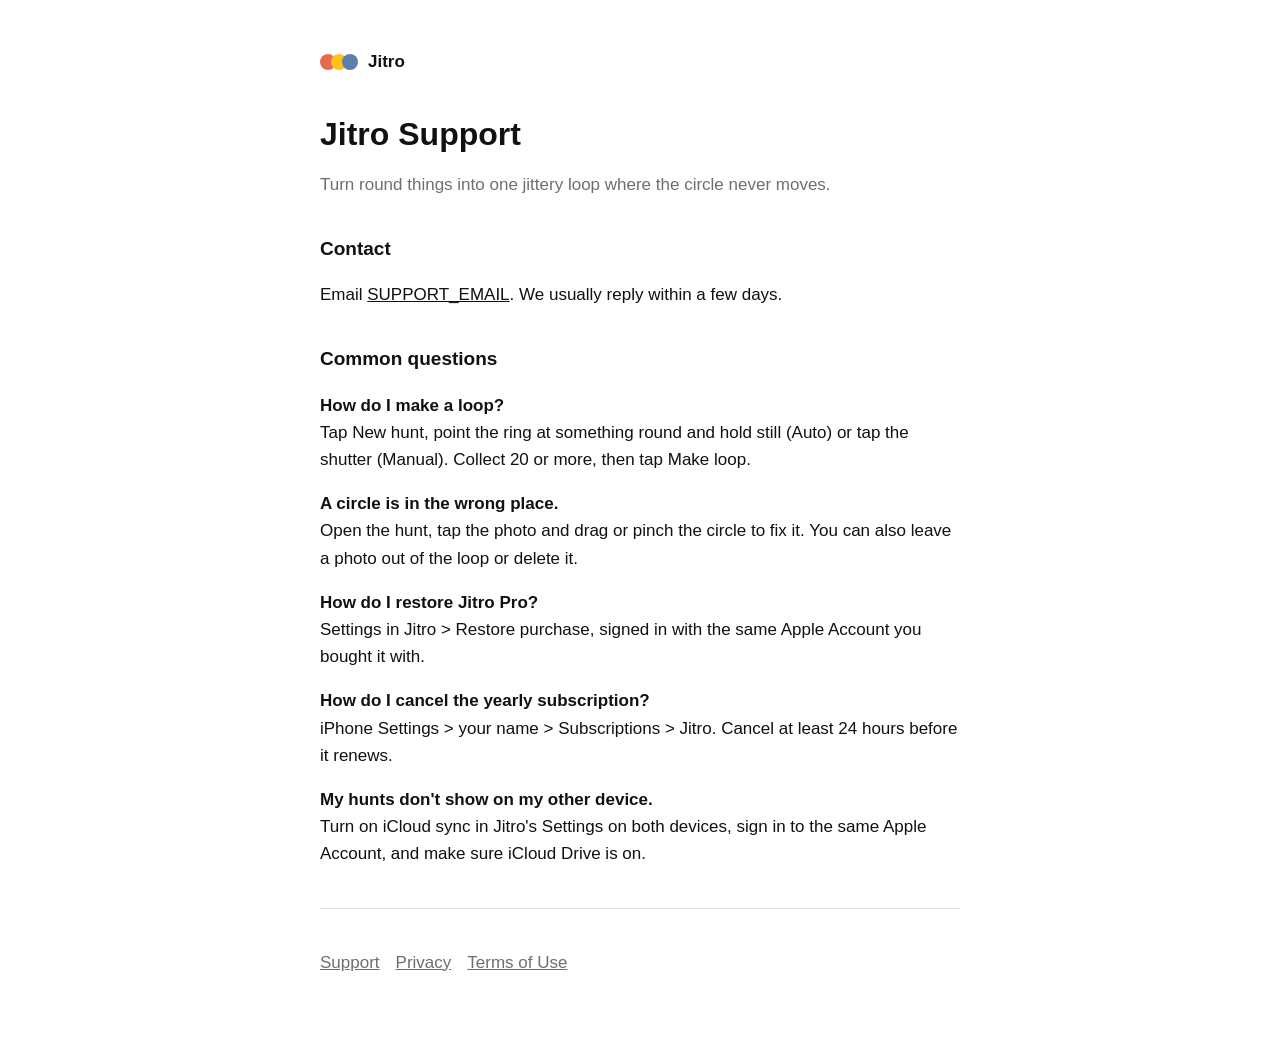
==== index.html @ a642d080 "Add files via upload" ====
<!doctype html>
<html lang="en">
<head>
<meta charset="utf-8">
<meta name="viewport" content="width=device-width, initial-scale=1">
<title>Jitro Support</title>
<link rel="stylesheet" href="style.css">
</head>
<body>
<main>
<header><span class="logo"><i style="background:#E66A4E"></i><i style="background:#FFC21A"></i><i style="background:#5D7FA8"></i></span><strong>Jitro</strong></header>
<h1>Jitro Support</h1>
<p class="muted">Turn round things into one jittery loop where the circle never moves.</p>

<h2>Contact</h2>
<p>Email <a href="mailto:SUPPORT_EMAIL">SUPPORT_EMAIL</a>. We usually reply within a few days.</p>

<h2>Common questions</h2>
<p><strong>How do I make a loop?</strong><br>Tap New hunt, point the ring at something round and hold still (Auto) or tap the shutter (Manual). Collect 20 or more, then tap Make loop.</p>
<p><strong>A circle is in the wrong place.</strong><br>Open the hunt, tap the photo and drag or pinch the circle to fix it. You can also leave a photo out of the loop or delete it.</p>
<p><strong>How do I restore Jitro Pro?</strong><br>Settings in Jitro &gt; Restore purchase, signed in with the same Apple Account you bought it with.</p>
<p><strong>How do I cancel the yearly subscription?</strong><br>iPhone Settings &gt; your name &gt; Subscriptions &gt; Jitro. Cancel at least 24 hours before it renews.</p>
<p><strong>My hunts don't show on my other device.</strong><br>Turn on iCloud sync in Jitro's Settings on both devices, sign in to the same Apple Account, and make sure iCloud Drive is on.</p>

<hr>
<nav><a href="index.html">Support</a><a href="privacy.html">Privacy</a><a href="https://www.apple.com/legal/internet-services/itunes/dev/stdeula/">Terms of Use</a></nav>
</main>
</body>
</html>
---- style.css ----
:root { --bg: #ffffff; --text: #111111; --muted: #6e6e6e; --line: #dedede; }
@media (prefers-color-scheme: dark) { :root { --bg: #0a0a0a; --text: #ededed; --muted: #8a8a8a; --line: #2a2a2a; } }
* { box-sizing: border-box; }
body { margin: 0; background: var(--bg); color: var(--text);
       font: 17px/1.6 -apple-system, BlinkMacSystemFont, "SF Pro Text", "Helvetica Neue", sans-serif; }
main { max-width: 680px; margin: 0 auto; padding: 48px 20px 80px; }
header { display: flex; align-items: center; gap: 10px; margin-bottom: 40px; }
.logo { display: inline-flex; } .logo i { width: 16px; height: 16px; border-radius: 50%; display: inline-block; }
.logo i + i { margin-left: -5px; }
h1 { font-size: 32px; line-height: 1.2; margin: 0 0 8px; font-weight: 600; }
h2 { font-size: 19px; margin: 36px 0 8px; font-weight: 600; }
p, li { color: var(--text); } .muted { color: var(--muted); }
a { color: var(--text); }
hr { border: 0; border-top: 0.5px solid var(--line); margin: 40px 0; }
nav a { margin-right: 16px; color: var(--muted); }
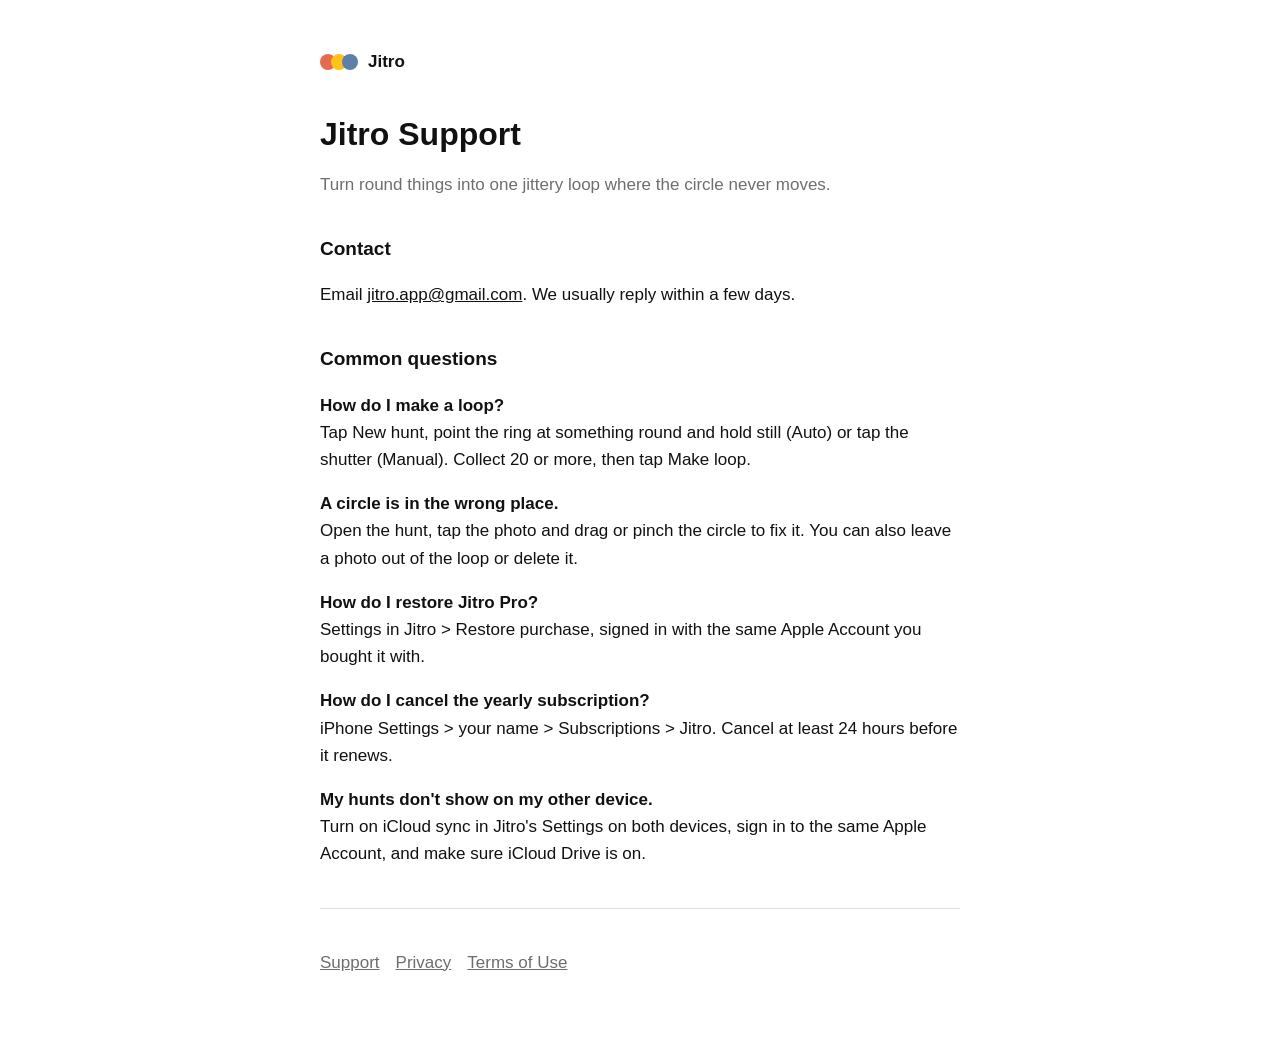
==== commit 577575e4: "Add files via upload" ====
--- a/index.html
+++ b/index.html
@@ -13,7 +13,7 @@
 <p class="muted">Turn round things into one jittery loop where the circle never moves.</p>
 
 <h2>Contact</h2>
-<p>Email <a href="mailto:SUPPORT_EMAIL">SUPPORT_EMAIL</a>. We usually reply within a few days.</p>
+<p>Email <a href="mailto:jitro.app@gmail.com">jitro.app@gmail.com</a>. We usually reply within a few days.</p>
 
 <h2>Common questions</h2>
 <p><strong>How do I make a loop?</strong><br>Tap New hunt, point the ring at something round and hold still (Auto) or tap the shutter (Manual). Collect 20 or more, then tap Make loop.</p>
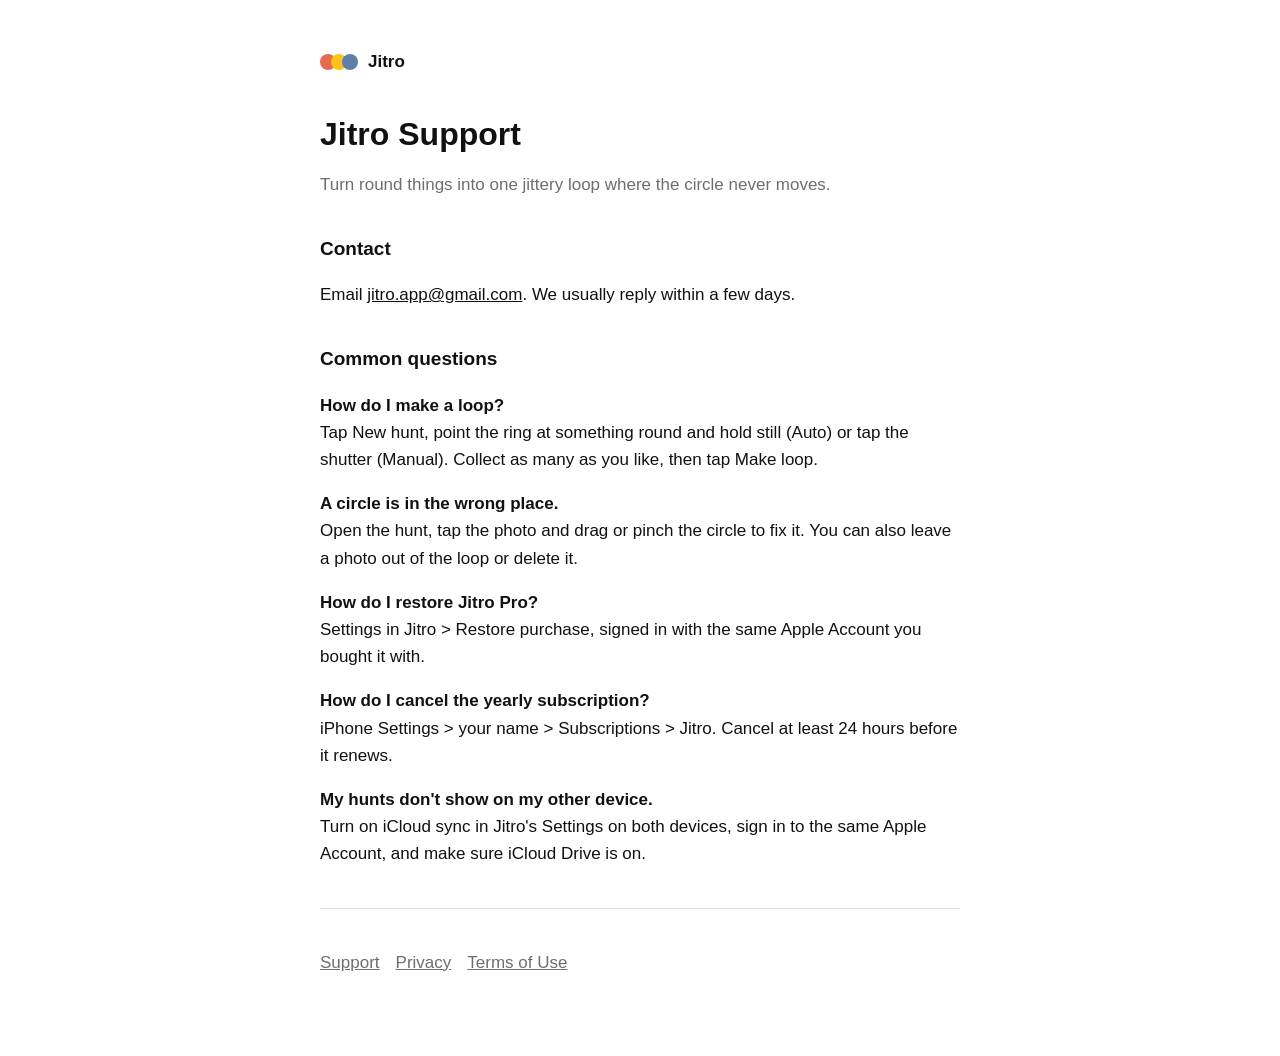
==== commit aa632b6a: "Support page: no 20-photo minimum Co-Authored-By: Claude Opus 5.5 <noreply@anthropic.com>" ====
--- a/index.html
+++ b/index.html
@@ -16,7 +16,7 @@
 <p>Email <a href="mailto:jitro.app@gmail.com">jitro.app@gmail.com</a>. We usually reply within a few days.</p>
 
 <h2>Common questions</h2>
-<p><strong>How do I make a loop?</strong><br>Tap New hunt, point the ring at something round and hold still (Auto) or tap the shutter (Manual). Collect 20 or more, then tap Make loop.</p>
+<p><strong>How do I make a loop?</strong><br>Tap New hunt, point the ring at something round and hold still (Auto) or tap the shutter (Manual). Collect as many as you like, then tap Make loop.</p>
 <p><strong>A circle is in the wrong place.</strong><br>Open the hunt, tap the photo and drag or pinch the circle to fix it. You can also leave a photo out of the loop or delete it.</p>
 <p><strong>How do I restore Jitro Pro?</strong><br>Settings in Jitro &gt; Restore purchase, signed in with the same Apple Account you bought it with.</p>
 <p><strong>How do I cancel the yearly subscription?</strong><br>iPhone Settings &gt; your name &gt; Subscriptions &gt; Jitro. Cancel at least 24 hours before it renews.</p>
